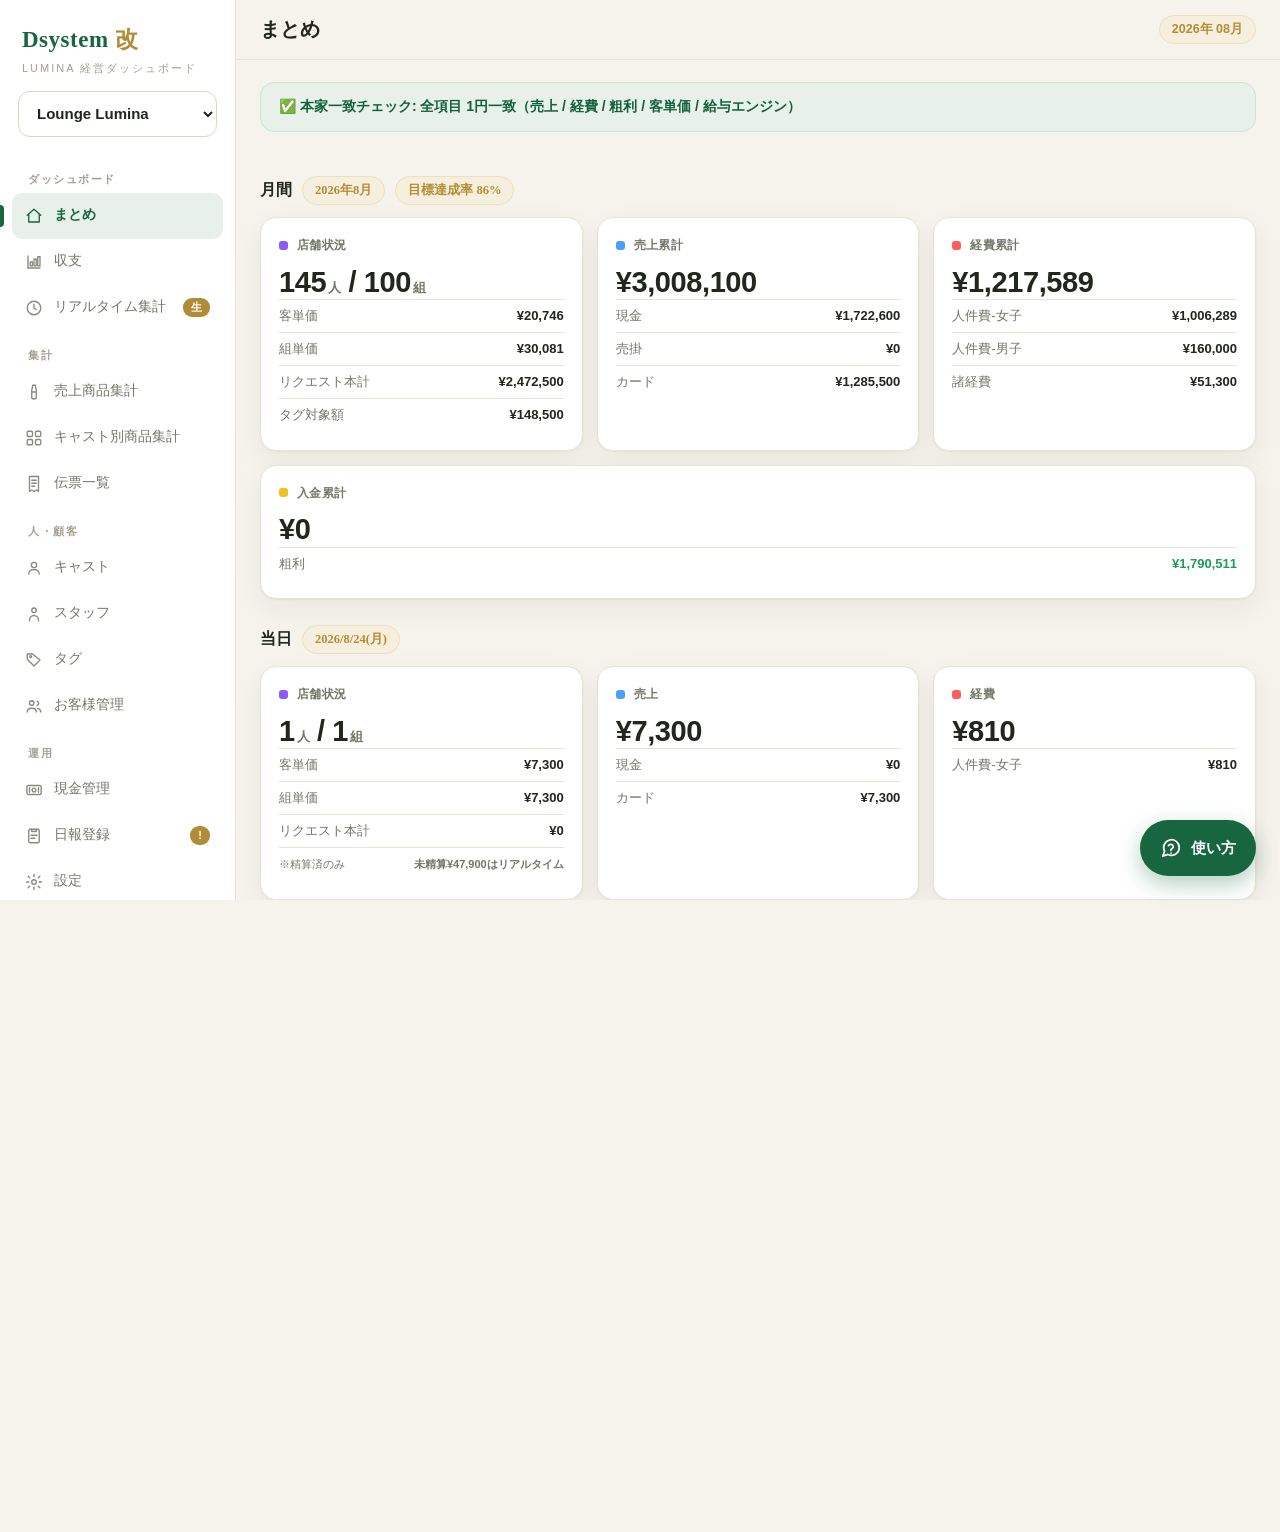
==== index.html @ 8f6d5bed "Dシステム改 公開デモ（架空データ）" ====
<!DOCTYPE html>
<html lang="ja">
<head>
<meta charset="utf-8">
<meta name="viewport" content="width=device-width, initial-scale=1, viewport-fit=cover">
<title>Dシステム改 — Lounge Lumina</title>
<link rel="icon" type="image/png" href="icon.png">
<link rel="apple-touch-icon" href="icon.png">
<link rel="stylesheet" href="css/app.css">
</head>
<body>
<div id="splash" class="splash">
  <canvas id="splashCanvas"></canvas>
  <div class="splash-inner">
    <div class="splash-logo">Dsystem <b>改</b></div>
    <div class="splash-line"></div>
    <div class="splash-sub">Lumina 経営ダッシュボード</div>
  </div>
</div>
<script>
(function(){
  var c=document.getElementById('splashCanvas'); if(!c) return;
  var ctx=c.getContext('2d'), DPR=Math.min(window.devicePixelRatio||1,2);
  function size(){ c.width=innerWidth*DPR; c.height=innerHeight*DPR; }
  size();
  var reduce = matchMedia('(prefers-reduced-motion:reduce)').matches;
  var W=function(){return c.width;}, H=function(){return c.height;};
  var cx=function(){return W()/2;}, cy=function(){return H()*0.46;};
  var R=function(){return Math.min(W(),H())*0.30;};
  var N = reduce?0:420, ps=[];
  var COL=['#5eead4','#7ee6cf','#c4b5fd','#a5b4ff','#e9c46a'];
  for(var i=0;i<N;i++){
    var a=Math.random()*Math.PI*2, rr=R()*(0.82+Math.random()*0.5), sp=(Math.random()*0.5+0.35)*(Math.random()<0.5?1:1);
    ps.push({a:a, r:rr, base:rr, sp:0.006+Math.random()*0.010, sz:(Math.random()*2.4+0.6)*DPR,
      col:COL[(Math.random()*COL.length)|0], ph:Math.random()*Math.PI*2, wob:6*DPR+Math.random()*22*DPR, life:Math.random()});
  }
  var t0=performance.now(), raf;
  function frame(now){
    var el=(now-t0)/1000; // 秒
    ctx.clearRect(0,0,W(),H());
    ctx.globalCompositeOperation='lighter';
    var spin=el*0.8;
    for(var i=0;i<ps.length;i++){ var p=ps[i];
      p.a+=p.sp;
      var wob=Math.sin(el*1.4+p.ph)*p.wob;
      var rad=p.base+wob - Math.max(0,(el-1.6))*140*DPR*(0.3+p.life); // 後半は外へ拡散
      var x=cx()+Math.cos(p.a+spin)*rad, y=cy()+Math.sin(p.a+spin)*rad*0.92;
      var alpha=Math.max(0, 0.9 - Math.max(0,(el-1.8))*0.9);
      ctx.beginPath(); ctx.fillStyle=p.col; ctx.globalAlpha=alpha*(0.5+0.5*Math.sin(el*2+p.ph));
      ctx.arc(x,y,p.sz,0,Math.PI*2); ctx.fill();
    }
    ctx.globalAlpha=1; ctx.globalCompositeOperation='source-over';
    if(el<3.2 && !reduce) raf=requestAnimationFrame(frame);
  }
  if(!reduce) raf=requestAnimationFrame(frame);
  addEventListener('resize', size);
})();
</script>
<div class="app">
  <aside class="sidebar" id="sidebar">
    <div class="brand">
      <div>
        <div class="logo">Dsystem <b>改</b></div>
        <div class="sub">Lumina 経営ダッシュボード</div>
      </div>
    </div>
    <select class="storepick"><option>Lounge Lumina</option></select>
    <nav class="nav" id="nav"></nav>
  </aside>
  <div class="backdrop" id="backdrop"></div>

  <main class="main">
    <div class="topbar">
      <button class="btn ghost sm menu-btn" id="menuBtn">☰</button>
      <h1 id="pageTitle">まとめ</h1>
      <div class="spacer"></div>
      <span class="pill" id="ymPill">2026年 08月</span>
    </div>
    <div class="content" id="content"></div>
  </main>
</div>

<script src="js/schema.js"></script>
<script src="js/data.js"></script>
<script src="js/calc.js"></script>
<script src="js/ui.js"></script>
<script src="js/app.js"></script>
</body>
</html>
---- css/app.css ----
/* Dシステム改 — Light Luxe UI（明るい・上品・素人でも迷わない）
   参考方向: Pinterest pastel/minimal dashboard + big-button friendly UI
   ナイトラウンジ「Lua」の高級感を、白基調＋深緑＋ゴールドで表現。 */
:root{
  /* 明るい紙のような背景・白カード */
  --bg:#f6f3ec; --bg2:#ffffff; --bg3:#f2eee4; --line:#e9e3d6; --line2:#ddd5c4;
  --ink:#22271d; --muted:#727768; --dim:#a6a091;
  /* ブランド: 深緑 + ゴールド */
  --green:#17663f; --green-soft:#e7f1ea; --gold:#b28c34; --gold-soft:#f6efdd;
  /* 意味色（明るい背景で映える） */
  --sales:#2f6feb; --profit:#1f9d57; --cost:#e0714f; --deposit:#d6a52a; --pink:#d96a9a; --red:#d5493f; --blue:#2f6feb; --green2:#1f9d57;
  --radius:18px; --radius-sm:12px;
  --shadow:0 1px 2px rgba(40,33,18,.05), 0 10px 30px rgba(40,33,18,.06);
  --shadow-sm:0 1px 2px rgba(40,33,18,.05), 0 4px 14px rgba(40,33,18,.05);
  --tap:46px; --sidebar:236px;
  --serif:"Hiragino Mincho ProN","Yu Mincho",Georgia,"Times New Roman",serif;
  --sans:-apple-system,BlinkMacSystemFont,"Hiragino Sans","Noto Sans JP",sans-serif;
}
*{box-sizing:border-box}
html,body{margin:0;height:100%;max-width:100%;overflow-x:hidden}
body{background:var(--bg);color:var(--ink);font-family:var(--sans);font-size:15px;line-height:1.55;-webkit-font-smoothing:antialiased}
a{color:var(--green);text-decoration:none}
button{font-family:inherit}

/* ===== レイアウト ===== */
.app{display:flex;min-height:100vh}
.sidebar{width:var(--sidebar);flex:0 0 var(--sidebar);background:var(--bg2);border-right:1px solid var(--line);
  position:sticky;top:0;height:100vh;overflow-y:auto;padding-bottom:24px}
.brand{padding:22px 22px 14px}
.brand .logo{font-family:var(--serif);font-size:23px;font-weight:700;color:var(--green);letter-spacing:.5px}
.brand .logo b{color:var(--gold);font-weight:700}
.brand .sub{font-size:11px;color:var(--dim);letter-spacing:2px;margin-top:2px;text-transform:uppercase}
.storepick{margin:0 18px 12px;padding:12px 14px;background:var(--bg2);border:1.5px solid var(--line2);border-radius:12px;
  color:var(--ink);font-size:15px;font-weight:600;width:calc(100% - 36px)}
.nav{padding:6px 12px}
.nav a{display:flex;align-items:center;gap:11px;padding:9px 13px;border-radius:10px;color:var(--muted);
  font-size:13.5px;font-weight:500;min-height:46px;cursor:pointer;position:relative;transition:background .12s,color .12s}
.nav a svg{width:18px;height:18px;flex:0 0 18px;stroke:currentColor;fill:none;stroke-width:1.8;opacity:.85}
.nav a:hover{background:var(--bg3);color:var(--ink)}
.nav a.active{background:var(--green-soft);color:var(--green);font-weight:700}
.nav a.active::before{content:"";position:absolute;left:-12px;top:12px;bottom:12px;width:4px;border-radius:0 4px 4px 0;background:var(--green)}
.nav a.active svg{opacity:1}
.nav .sec{font-size:11px;color:var(--dim);letter-spacing:1.5px;padding:16px 16px 5px;text-transform:uppercase;font-weight:700}
.nav .badge{margin-left:auto;background:var(--gold);color:#fff;font-size:11px;border-radius:9px;padding:1px 8px;font-weight:700}

.main{flex:1;min-width:0;max-width:100%;overflow-x:hidden;display:flex;flex-direction:column}
.topbar{display:flex;align-items:center;gap:14px;padding:14px 24px;border-bottom:1px solid var(--line);
  position:sticky;top:0;background:rgba(246,243,236,.9);backdrop-filter:blur(8px);z-index:20}
.topbar h1{font-family:var(--serif);font-size:20px;margin:0;font-weight:700;color:var(--ink)}
.topbar .spacer{flex:1}
.content{padding:22px 24px;max-width:1440px;width:100%}

/* ===== 共通部品 ===== */
.row{display:flex;gap:14px;flex-wrap:wrap}
.card{background:var(--bg2);border:1px solid var(--line);border-radius:16px;padding:18px;box-shadow:var(--shadow);max-width:100%;min-width:0}
.card h3{margin:0 0 11px;font-size:12px;color:var(--muted);font-weight:700;letter-spacing:.3px;display:flex;align-items:center;gap:9px;text-transform:none}
.card .cap{width:9px;height:9px;border-radius:3px;display:inline-block}
.big{font-size:23px;font-weight:800;letter-spacing:-.4px;line-height:1.15;color:var(--ink);font-variant-numeric:tabular-nums}
.big.xl{font-size:29px}
.unit{font-size:13px;color:var(--muted);font-weight:600;margin-left:2px}
.kv{display:flex;justify-content:space-between;padding:6px 0;border-top:1px solid var(--line);font-size:13px}
.kv:first-of-type{border-top:none}
.kv .k{color:var(--muted)} .kv .v{font-variant-numeric:tabular-nums;font-weight:700;color:var(--ink)}
.pos{color:var(--profit)} .neg{color:var(--red)} .mut{color:var(--muted)}
.pill{display:inline-flex;align-items:center;gap:6px;font-size:12.5px;padding:4px 12px;border-radius:999px;background:var(--gold-soft);border:1px solid #ecdfbf;color:var(--gold);font-weight:600}
.pill.up{color:var(--profit);background:var(--green-soft);border-color:#c9e6d5}
.pill.down{color:var(--red);background:#fbeae8;border-color:#f3cfc9}
.btn{display:inline-flex;align-items:center;justify-content:center;gap:7px;min-height:var(--tap);padding:0 16px;border-radius:11px;border:1.5px solid var(--line2);
  background:var(--bg2);color:var(--ink);font-size:14px;font-weight:700;cursor:pointer;transition:transform .06s,box-shadow .12s,background .12s}
.btn:hover{box-shadow:var(--shadow-sm)}
.btn:active{transform:scale(.97)}
.btn.gold{background:var(--green);color:#fff;border:none}
.btn.gold:hover{background:#125835}
.btn.ghost{background:transparent}
.btn.sm{min-height:44px;padding:0 15px;font-size:14px}
.seg{display:inline-flex;background:var(--bg3);border:1px solid var(--line2);border-radius:12px;padding:4px;gap:4px}
.seg button{background:transparent;border:none;color:var(--muted);padding:8px 18px;font-size:14px;font-weight:600;cursor:pointer;min-height:44px;border-radius:9px}
.seg button.on{background:var(--bg2);color:var(--green);font-weight:800;box-shadow:var(--shadow-sm)}
select,input[type=text],input[type=number],input[type=date]{
  background:var(--bg2);border:1.5px solid var(--line2);color:var(--ink);border-radius:10px;padding:9px 12px;font-size:16px;min-height:var(--tap)}
input:focus,select:focus{outline:none;border-color:var(--green);box-shadow:0 0 0 3px var(--green-soft)}
label{font-size:14px;color:var(--muted)}

/* ===== テーブル ===== */
.tablewrap{overflow-x:auto;border:1px solid var(--line);border-radius:var(--radius);background:var(--bg2);box-shadow:var(--shadow-sm);max-width:100%}
table{border-collapse:collapse;width:100%;font-size:13px;white-space:nowrap}
th,td{padding:10px 12px;text-align:right;border-bottom:1px solid var(--line);font-variant-numeric:tabular-nums}
th{background:var(--bg3);color:var(--muted);font-weight:700;position:sticky;top:0;font-size:12.5px}
td.l,th.l{text-align:left}
td{color:var(--ink)}
tr:hover td{background:#faf8f2}
tr.total td{background:var(--green-soft);font-weight:800;color:var(--green);border-top:2px solid #c9e6d5}
tr.holiday td{color:var(--dim)}
td.sun,th.sun{color:var(--red)} td.sat,th.sat{color:var(--blue)}
.neg-row td{background:#fdf1ef}
.stickyc{position:sticky;left:0;background:var(--bg2);z-index:1}
th.stickyc{background:var(--bg3);z-index:2}

/* ===== グラフ ===== */
.chart{width:100%;height:340px}
.legend{display:flex;gap:18px;flex-wrap:wrap;margin-top:12px;font-size:13px;color:var(--muted)}
.legend span{display:inline-flex;align-items:center;gap:7px}
.legend i{width:14px;height:14px;border-radius:4px;display:inline-block}

/* ===== バー・ヒートマップ・ランキング ===== */
.errbar{background:#fbeae8;border:1px solid #f0c8c2;color:#a8382c;padding:14px 18px;border-radius:14px;margin-bottom:18px;font-size:14px}
.okbar{background:var(--green-soft);border:1px solid #c9e6d5;color:#12603a;padding:13px 18px;border-radius:14px;margin-bottom:18px;font-size:14px;display:flex;align-items:center;gap:10px;font-weight:600}
.heat{display:grid;grid-template-columns:repeat(7,1fr);gap:7px;margin-top:8px}
.heat .d{aspect-ratio:1.5;border-radius:12px;display:flex;flex-direction:column;justify-content:center;align-items:center;font-size:12px;color:#fff;font-weight:700;box-shadow:var(--shadow-sm)}
.rank{display:flex;align-items:center;gap:14px;padding:12px 0;border-top:1px solid var(--line)}
.rank:first-child{border-top:none}
.rank .no{width:30px;height:30px;border-radius:50%;background:var(--bg3);display:flex;align-items:center;justify-content:center;font-weight:800;font-size:14px;color:var(--muted)}
.rank .no.g1{background:linear-gradient(135deg,#e7cf86,#b28c34);color:#3a2c08}
.rank .bar{flex:1;height:10px;background:var(--bg3);border-radius:6px;overflow:hidden}
.rank .bar i{display:block;height:100%;background:linear-gradient(90deg,#17663f,#3fae74);border-radius:6px}
.tag{display:inline-flex;align-items:center;gap:7px;font-size:13px;padding:5px 12px;border-radius:999px;background:var(--bg3);border:1px solid var(--line);color:var(--ink)}
.dot{width:10px;height:10px;border-radius:50%;display:inline-block}
.muted-note{color:var(--muted);font-size:13px;margin-top:12px;line-height:1.7}
.section-title{font-family:var(--serif);font-size:16px;font-weight:700;margin:26px 0 12px;color:var(--ink);display:flex;align-items:center;gap:10px;flex-wrap:wrap}
.toast{position:fixed;bottom:24px;left:50%;transform:translateX(-50%);background:var(--ink);color:#fff;padding:13px 22px;border-radius:12px;box-shadow:var(--shadow);z-index:50;font-size:15px;font-weight:600}

/* ===== 音声入力 ===== */
.voicebar{display:flex;align-items:center;gap:14px;background:linear-gradient(120deg,#eef6f0,#f6efdd);
  border:1px solid #d9e7dd;border-radius:16px;padding:13px 16px;margin-bottom:16px;box-shadow:var(--shadow-sm)}
.voicebar .vt{font-family:var(--serif);font-size:16px;font-weight:700;color:var(--green)}
.voicebar .vs{font-size:13px;color:var(--muted);margin-top:2px;line-height:1.6}
.micbtn{display:inline-flex;align-items:center;justify-content:center;width:44px;height:44px;flex:0 0 44px;
  border-radius:50%;border:1.5px solid var(--line2);background:var(--bg2);color:var(--green);cursor:pointer;transition:transform .06s,box-shadow .12s,background .12s}
.micbtn svg{width:20px;height:20px}
.micbtn:hover{box-shadow:var(--shadow-sm)}
.micbtn:active{transform:scale(.94)}
.micbtn.big{width:52px;height:52px;flex-basis:52px;background:var(--green);color:#fff;border:none;box-shadow:0 6px 18px rgba(23,102,63,.28)}
.micbtn.big svg{width:24px;height:24px}
.micbtn.rec{background:var(--red);color:#fff;border:none;animation:pulse 1s infinite}
@keyframes pulse{0%{box-shadow:0 0 0 0 rgba(213,73,63,.5)}70%{box-shadow:0 0 0 12px rgba(213,73,63,0)}100%{box-shadow:0 0 0 0 rgba(213,73,63,0)}}
.setrow{display:flex;align-items:center;justify-content:space-between;gap:12px;padding:9px 0;border-top:1px solid var(--line);flex-wrap:wrap}
.setrow:first-of-type{border-top:none}
.setrow label{font-size:14.5px;color:var(--ink);font-weight:600}
.ig{display:inline-flex;align-items:center;gap:8px}
.ig .u{color:var(--muted);font-size:14px}

/* ===== 使い方ヘルプチャット ===== */
.helpfab{position:fixed;right:24px;bottom:24px;z-index:70;display:inline-flex;align-items:center;gap:9px;
  padding:0 20px;height:56px;border-radius:30px;border:none;background:var(--green);color:#fff;font-size:15px;font-weight:700;
  cursor:pointer;box-shadow:0 8px 22px rgba(23,102,63,.32)}
.helpfab svg{width:22px;height:22px}
.helpfab:active{transform:scale(.96)}
.helppanel{position:fixed;right:24px;bottom:24px;z-index:71;width:360px;max-width:calc(100vw - 32px);height:520px;max-height:calc(100vh - 48px);
  background:var(--bg2);border:1px solid var(--line);border-radius:20px;box-shadow:0 18px 50px rgba(40,33,18,.22);
  display:none;flex-direction:column;overflow:hidden}
.helppanel.open{display:flex}
.hhead{display:flex;align-items:center;gap:8px;padding:15px 18px;border-bottom:1px solid var(--line);background:var(--green-soft)}
.hhead b{font-family:var(--serif);font-size:16px;color:var(--green)}
.hhead .hx{margin-left:auto;background:transparent;border:none;font-size:16px;color:var(--muted);cursor:pointer;width:32px;height:32px;border-radius:8px}
.hhead .hx:hover{background:#0000000d}
.hmsgs{flex:1;overflow-y:auto;padding:16px;display:flex;flex-direction:column;gap:10px;background:var(--bg)}
.hmsg{max-width:85%;padding:11px 14px;border-radius:14px;font-size:14px;line-height:1.6}
.hmsg.a{background:var(--bg2);border:1px solid var(--line);align-self:flex-start;border-bottom-left-radius:5px;box-shadow:var(--shadow-sm)}
.hmsg.u{background:var(--green);color:#fff;align-self:flex-end;border-bottom-right-radius:5px}
.hmsg.u b{color:#fff}
.hinput{display:flex;gap:8px;align-items:center;padding:12px;border-top:1px solid var(--line);background:var(--bg2)}
.hinput input{flex:1;min-height:44px}
@media(max-width:860px){
  .helppanel{right:0;left:0;bottom:0;width:100%;max-width:100%;height:70vh;border-radius:20px 20px 0 0}
  .helpfab{right:16px;bottom:16px}
}

/* 素人向けヘルプ吹き出し */
.hint{background:var(--gold-soft);border:1px solid #ecdfbf;color:#7a5f14;border-radius:12px;padding:11px 15px;font-size:13.5px;margin-bottom:16px;display:flex;gap:9px;align-items:flex-start;line-height:1.65}
.hint b{color:#63500f}

/* ===== レスポンシブ ===== */
.menu-btn{display:none}
.backdrop{display:none}
.backdrop.on{display:block;position:fixed;inset:0;background:rgba(30,25,15,.35);z-index:55}
@media(max-width:860px){
  :root{--sidebar:0px}
  .sidebar{position:fixed;left:-280px;width:270px;flex-basis:270px;z-index:60;transition:left .2s;box-shadow:var(--shadow)}
  .sidebar.open{left:0}
  .content{padding:16px;padding-bottom:calc(16px + env(safe-area-inset-bottom))}
  .menu-btn{display:inline-flex!important}
  .big{font-size:28px}.big.xl{font-size:32px}
  .card{padding:16px}
  .row{flex-direction:column}
  .row>.card{width:100%;min-width:0}
  .kv{flex-direction:column;align-items:flex-start;gap:2px}
  .topbar{padding:14px 16px}
  #ymPill{display:none}
}

/* ===== 起動アニメーション（スプラッシュ）===== */
.splash{position:fixed;inset:0;z-index:200;display:flex;align-items:center;justify-content:center;
  background:radial-gradient(120% 120% at 50% 40%, #ffffff 0%, #f6f3ec 55%, #eaf1ec 100%);
  animation:splashOut .7s ease 1.9s forwards}
.splash-inner{text-align:center;transform:translateY(6px)}
.splash-logo{font-family:var(--serif);font-size:44px;font-weight:700;color:var(--green);letter-spacing:2px;
  opacity:0;transform:translateY(14px);animation:splashUp .9s cubic-bezier(.2,.8,.2,1) .15s forwards}
.splash-logo b{color:var(--gold)}
.splash-line{height:2px;width:0;margin:16px auto 14px;border-radius:2px;
  background:linear-gradient(90deg,transparent,var(--gold),transparent);
  animation:splashLine 1s cubic-bezier(.2,.8,.2,1) .7s forwards}
.splash-sub{font-size:13px;letter-spacing:5px;color:var(--muted);text-transform:uppercase;
  opacity:0;animation:splashFade .8s ease 1.05s forwards}
@keyframes splashUp{to{opacity:1;transform:translateY(0)}}
@keyframes splashLine{to{width:230px}}
@keyframes splashFade{to{opacity:1}}
@keyframes splashOut{to{opacity:0;visibility:hidden}}
.splash.done{display:none}
@media(prefers-reduced-motion:reduce){.splash{animation:splashOut .3s ease .2s forwards}
  .splash-logo,.splash-sub{opacity:1;transform:none;animation:none}.splash-line{width:230px;animation:none}}
@media(max-width:860px){.splash-logo{font-size:34px}}

/* 設定行のスマホ対応（単位・マイクが切れないよう縦積み） */
@media(max-width:860px){
  .setrow{flex-direction:column;align-items:stretch;gap:7px}
  .setrow .ig{display:grid!important;grid-template-columns:1fr auto auto;align-items:center;gap:8px;width:100%}
  .setrow .ig input{width:auto!important;min-width:0}
  .setrow .ig .u{min-width:24px;text-align:right}
}

/* 390px級の横はみ出し対策（設定・音声バー） */
@media(max-width:860px){
  .voicebar{flex-wrap:wrap}
  .voicebar>div{min-width:0;flex:1 1 100%}
  .voicebar .vs{overflow-wrap:anywhere}
  .card,.okbar,.errbar,.hint,.voicebar{max-width:100%}
  .setrow .ig .micbtn{flex:0 0 44px}
  .section-title{flex-wrap:wrap}
}

/* テーブルのnowrapが全体を横に押し広げる問題を封じる（overflowを確実に閉じ込める） */
.app{min-width:0;max-width:100%;overflow-x:hidden}
.content{overflow-x:clip}
.tablewrap{width:100%;overflow-x:auto}
.card{overflow:hidden}

/* min-content伝播を断ち切る: モバイルは main を確定幅にする */
@media(max-width:860px){
  .main{width:100vw;max-width:100vw;min-width:0}
  .content{width:100%;max-width:100%}
  .tablewrap{max-width:100%}
}

/* 設定内の一覧テーブルは折り返す（横に広がって全体を押し広げない） */
.t-wrap{table-layout:fixed;width:100%}
.t-wrap,.t-wrap td,.t-wrap th{white-space:normal;word-break:break-word}
.t-wrap td input{max-width:100%}

/* ★min-content膨張の決定打: content を grid(minmax(0,1fr)) にして子の横膨張を封じる */
.content{display:grid;grid-template-columns:minmax(0,1fr)}
.row{min-width:0}
.tablewrap{min-width:0}

/* スプラッシュのcanvasを背面固定し、ロゴを中央に */
#splashCanvas{position:absolute;inset:0;width:100%;height:100%;display:block}
.splash-inner{position:relative;z-index:1}
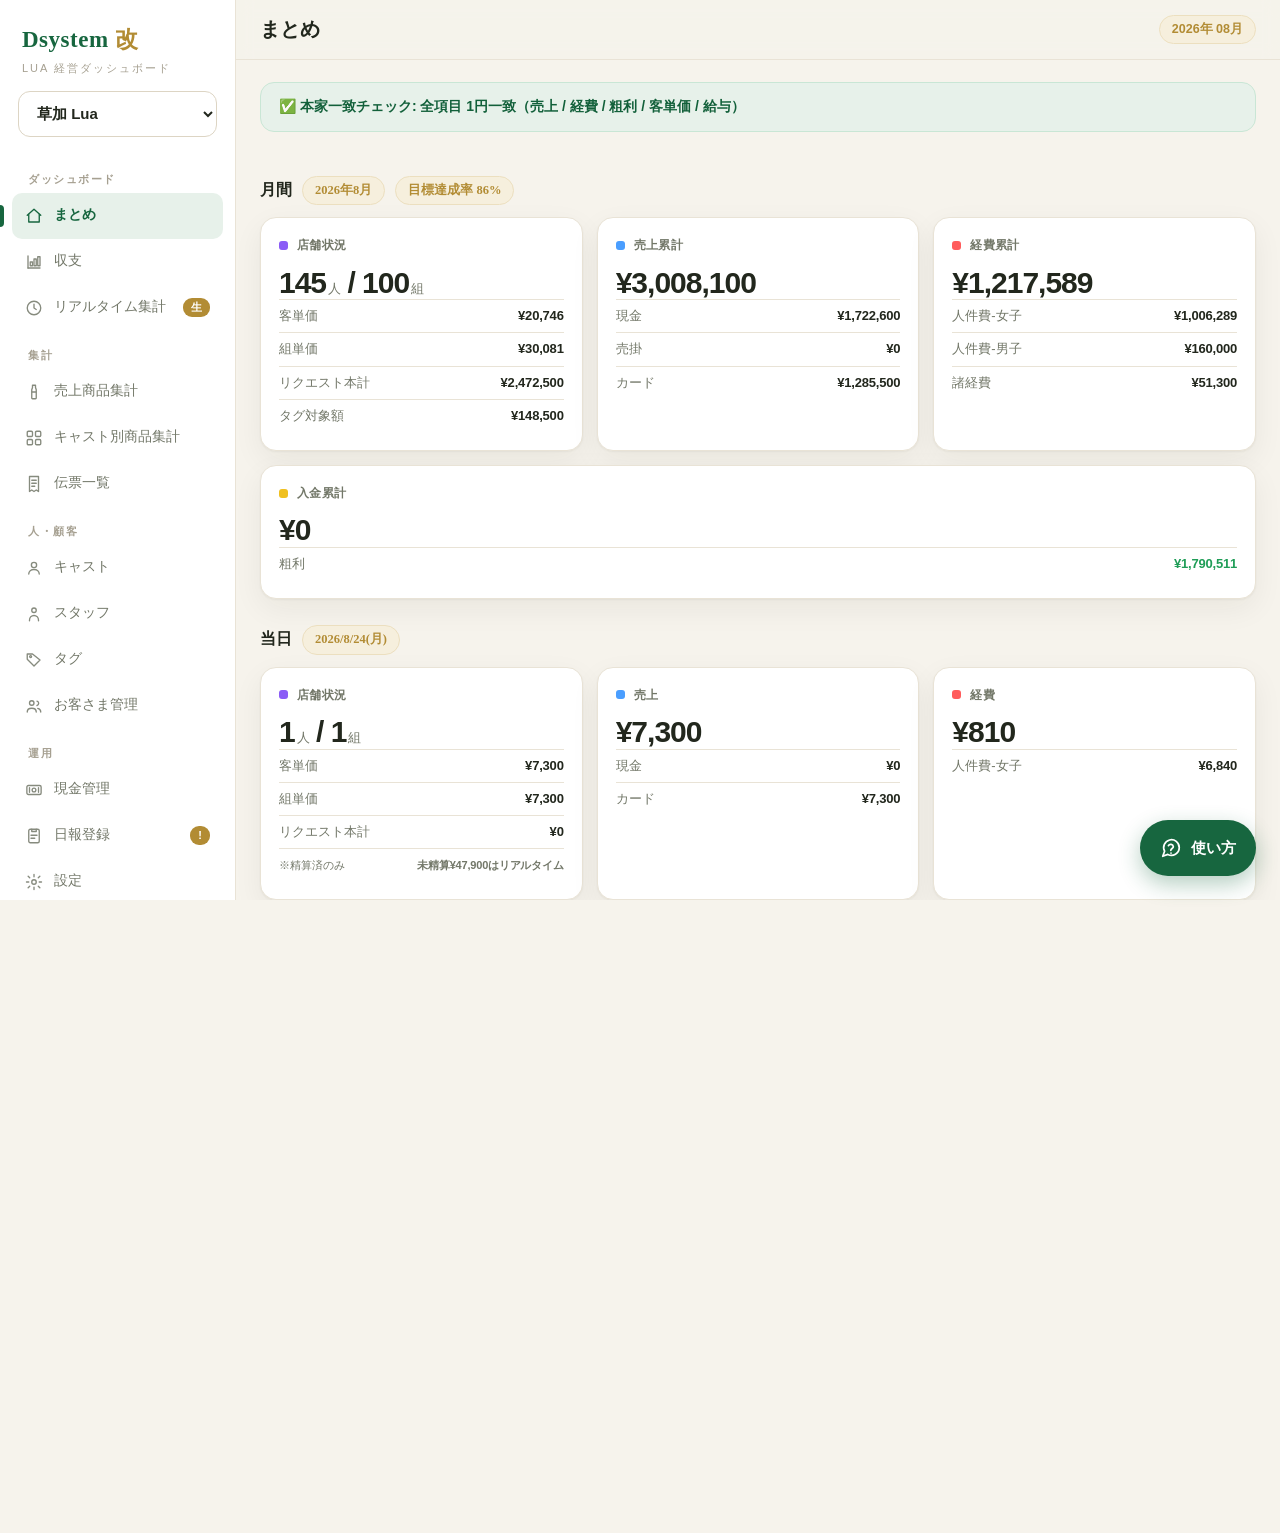
==== commit d8488869: "レビュー4回分を反映: 新規伝票の無反応(ReferenceError)修正・レジ精算の実計算化・伝票→当日集計の連動・折半を本家仕様に・商品マスタ40品・バックアップ復元の欠落修正・音声設定に確認と" ====
--- a/index.html
+++ b/index.html
@@ -3,7 +3,7 @@
 <head>
 <meta charset="utf-8">
 <meta name="viewport" content="width=device-width, initial-scale=1, viewport-fit=cover">
-<title>Dシステム改 — Lounge Lumina</title>
+<title>Dシステム改 — 草加 Lua</title>
 <link rel="icon" type="image/png" href="icon.png">
 <link rel="apple-touch-icon" href="icon.png">
 <link rel="stylesheet" href="css/app.css">
@@ -14,7 +14,7 @@
   <div class="splash-inner">
     <div class="splash-logo">Dsystem <b>改</b></div>
     <div class="splash-line"></div>
-    <div class="splash-sub">Lumina 経営ダッシュボード</div>
+    <div class="splash-sub">Lua 経営ダッシュボード</div>
   </div>
 </div>
 <script>
@@ -43,14 +43,14 @@
     for(var i=0;i<ps.length;i++){ var p=ps[i];
       p.a+=p.sp;
       var wob=Math.sin(el*1.4+p.ph)*p.wob;
-      var rad=p.base+wob - Math.max(0,(el-1.6))*140*DPR*(0.3+p.life); // 後半は外へ拡散
+      var rad=p.base+wob - Math.max(0,(el-3.0))*140*DPR*(0.3+p.life); // 後半は外へ拡散
       var x=cx()+Math.cos(p.a+spin)*rad, y=cy()+Math.sin(p.a+spin)*rad*0.92;
-      var alpha=Math.max(0, 0.9 - Math.max(0,(el-1.8))*0.9);
+      var alpha=Math.max(0, 0.9 - Math.max(0,(el-3.4))*0.9);
       ctx.beginPath(); ctx.fillStyle=p.col; ctx.globalAlpha=alpha*(0.5+0.5*Math.sin(el*2+p.ph));
       ctx.arc(x,y,p.sz,0,Math.PI*2); ctx.fill();
     }
     ctx.globalAlpha=1; ctx.globalCompositeOperation='source-over';
-    if(el<3.2 && !reduce) raf=requestAnimationFrame(frame);
+    if(el<5.2 && !reduce) raf=requestAnimationFrame(frame);
   }
   if(!reduce) raf=requestAnimationFrame(frame);
   addEventListener('resize', size);
@@ -61,10 +61,10 @@
     <div class="brand">
       <div>
         <div class="logo">Dsystem <b>改</b></div>
-        <div class="sub">Lumina 経営ダッシュボード</div>
+        <div class="sub">Lua 経営ダッシュボード</div>
       </div>
     </div>
-    <select class="storepick"><option>Lounge Lumina</option></select>
+    <select class="storepick"><option>草加 Lua</option></select>
     <nav class="nav" id="nav"></nav>
   </aside>
   <div class="backdrop" id="backdrop"></div>
--- a/css/app.css
+++ b/css/app.css
@@ -14,6 +14,7 @@
   --shadow-sm:0 1px 2px rgba(40,33,18,.05), 0 4px 14px rgba(40,33,18,.05);
   --tap:46px; --sidebar:236px;
   --serif:"Hiragino Mincho ProN","Yu Mincho",Georgia,"Times New Roman",serif;
+  --num:"SF Pro Display","Helvetica Neue","Hiragino Sans","Noto Sans JP",sans-serif;
   --sans:-apple-system,BlinkMacSystemFont,"Hiragino Sans","Noto Sans JP",sans-serif;
 }
 *{box-sizing:border-box}
@@ -55,12 +56,12 @@
 .card{background:var(--bg2);border:1px solid var(--line);border-radius:16px;padding:18px;box-shadow:var(--shadow);max-width:100%;min-width:0}
 .card h3{margin:0 0 11px;font-size:12px;color:var(--muted);font-weight:700;letter-spacing:.3px;display:flex;align-items:center;gap:9px;text-transform:none}
 .card .cap{width:9px;height:9px;border-radius:3px;display:inline-block}
-.big{font-size:23px;font-weight:800;letter-spacing:-.4px;line-height:1.15;color:var(--ink);font-variant-numeric:tabular-nums}
-.big.xl{font-size:29px}
-.unit{font-size:13px;color:var(--muted);font-weight:600;margin-left:2px}
+.big{font-family:var(--num);font-size:24px;font-weight:600;letter-spacing:-.8px;line-height:1.12;color:var(--ink);font-variant-numeric:tabular-nums;font-feature-settings:"tnum" 1}
+.big.xl{font-size:30px;font-weight:600;letter-spacing:-1px}
+.unit{font-size:13px;color:var(--muted);font-weight:500;margin-left:2px}
 .kv{display:flex;justify-content:space-between;padding:6px 0;border-top:1px solid var(--line);font-size:13px}
 .kv:first-of-type{border-top:none}
-.kv .k{color:var(--muted)} .kv .v{font-variant-numeric:tabular-nums;font-weight:700;color:var(--ink)}
+.kv .k{color:var(--muted)} .kv .v{font-family:var(--num);font-variant-numeric:tabular-nums;font-weight:600;letter-spacing:-.2px;color:var(--ink)}
 .pos{color:var(--profit)} .neg{color:var(--red)} .mut{color:var(--muted)}
 .pill{display:inline-flex;align-items:center;gap:6px;font-size:12.5px;padding:4px 12px;border-radius:999px;background:var(--gold-soft);border:1px solid #ecdfbf;color:var(--gold);font-weight:600}
 .pill.up{color:var(--profit);background:var(--green-soft);border-color:#c9e6d5}
@@ -85,6 +86,7 @@
 .tablewrap{overflow-x:auto;border:1px solid var(--line);border-radius:var(--radius);background:var(--bg2);box-shadow:var(--shadow-sm);max-width:100%}
 table{border-collapse:collapse;width:100%;font-size:13px;white-space:nowrap}
 th,td{padding:10px 12px;text-align:right;border-bottom:1px solid var(--line);font-variant-numeric:tabular-nums}
+td{font-family:var(--num);letter-spacing:-.2px}
 th{background:var(--bg3);color:var(--muted);font-weight:700;position:sticky;top:0;font-size:12.5px}
 td.l,th.l{text-align:left}
 td{color:var(--ink)}
@@ -105,8 +107,10 @@
 /* ===== バー・ヒートマップ・ランキング ===== */
 .errbar{background:#fbeae8;border:1px solid #f0c8c2;color:#a8382c;padding:14px 18px;border-radius:14px;margin-bottom:18px;font-size:14px}
 .okbar{background:var(--green-soft);border:1px solid #c9e6d5;color:#12603a;padding:13px 18px;border-radius:14px;margin-bottom:18px;font-size:14px;display:flex;align-items:center;gap:10px;font-weight:600}
-.heat{display:grid;grid-template-columns:repeat(7,1fr);gap:7px;margin-top:8px}
-.heat .d{aspect-ratio:1.5;border-radius:12px;display:flex;flex-direction:column;justify-content:center;align-items:center;font-size:12px;color:#fff;font-weight:700;box-shadow:var(--shadow-sm)}
+.heat{display:grid;grid-template-columns:repeat(7,minmax(0,1fr));gap:7px;margin-top:8px}
+.heat>div{min-width:0}
+.heat .d{aspect-ratio:1.5;border-radius:12px;display:flex;flex-direction:column;justify-content:center;align-items:center;font-size:12px;color:#fff;font-weight:700;box-shadow:var(--shadow-sm);overflow:hidden}
+@media(max-width:520px){.heat{gap:4px}.heat .d{font-size:11px;border-radius:9px}}
 .rank{display:flex;align-items:center;gap:14px;padding:12px 0;border-top:1px solid var(--line)}
 .rank:first-child{border-top:none}
 .rank .no{width:30px;height:30px;border-radius:50%;background:var(--bg3);display:flex;align-items:center;justify-content:center;font-weight:800;font-size:14px;color:var(--muted)}
@@ -191,7 +195,7 @@
 /* ===== 起動アニメーション（スプラッシュ）===== */
 .splash{position:fixed;inset:0;z-index:200;display:flex;align-items:center;justify-content:center;
   background:radial-gradient(120% 120% at 50% 40%, #ffffff 0%, #f6f3ec 55%, #eaf1ec 100%);
-  animation:splashOut .7s ease 1.9s forwards}
+  animation:splashOut .8s ease 3.8s forwards}
 .splash-inner{text-align:center;transform:translateY(6px)}
 .splash-logo{font-family:var(--serif);font-size:44px;font-weight:700;color:var(--green);letter-spacing:2px;
   opacity:0;transform:translateY(14px);animation:splashUp .9s cubic-bezier(.2,.8,.2,1) .15s forwards}
@@ -254,3 +258,13 @@
 /* スプラッシュのcanvasを背面固定し、ロゴを中央に */
 #splashCanvas{position:absolute;inset:0;width:100%;height:100%;display:block}
 .splash-inner{position:relative;z-index:1}
+
+/* ===== モーダル（伝票明細入力等）===== */
+.modalwrap{position:fixed;inset:0;z-index:80;background:rgba(30,25,15,.4);display:flex;align-items:center;justify-content:center;padding:16px}
+.modal{background:var(--bg2);border:1px solid var(--line);border-radius:18px;box-shadow:0 20px 60px rgba(40,33,18,.28);width:640px;max-width:100%;max-height:90vh;display:flex;flex-direction:column;overflow:hidden}
+.mhead{display:flex;align-items:center;padding:16px 20px;border-bottom:1px solid var(--line);background:var(--green-soft)}
+.mhead b{font-family:var(--serif);font-size:17px;color:var(--green)}
+.mhead .hx{margin-left:auto;background:transparent;border:none;font-size:16px;color:var(--muted);cursor:pointer;width:34px;height:34px;border-radius:8px}
+.mbody{padding:18px 20px;overflow-y:auto}
+.mbody label{font-size:13px;color:var(--muted)}
+.mfoot{display:flex;justify-content:flex-end;gap:10px;padding:14px 20px;border-top:1px solid var(--line)}
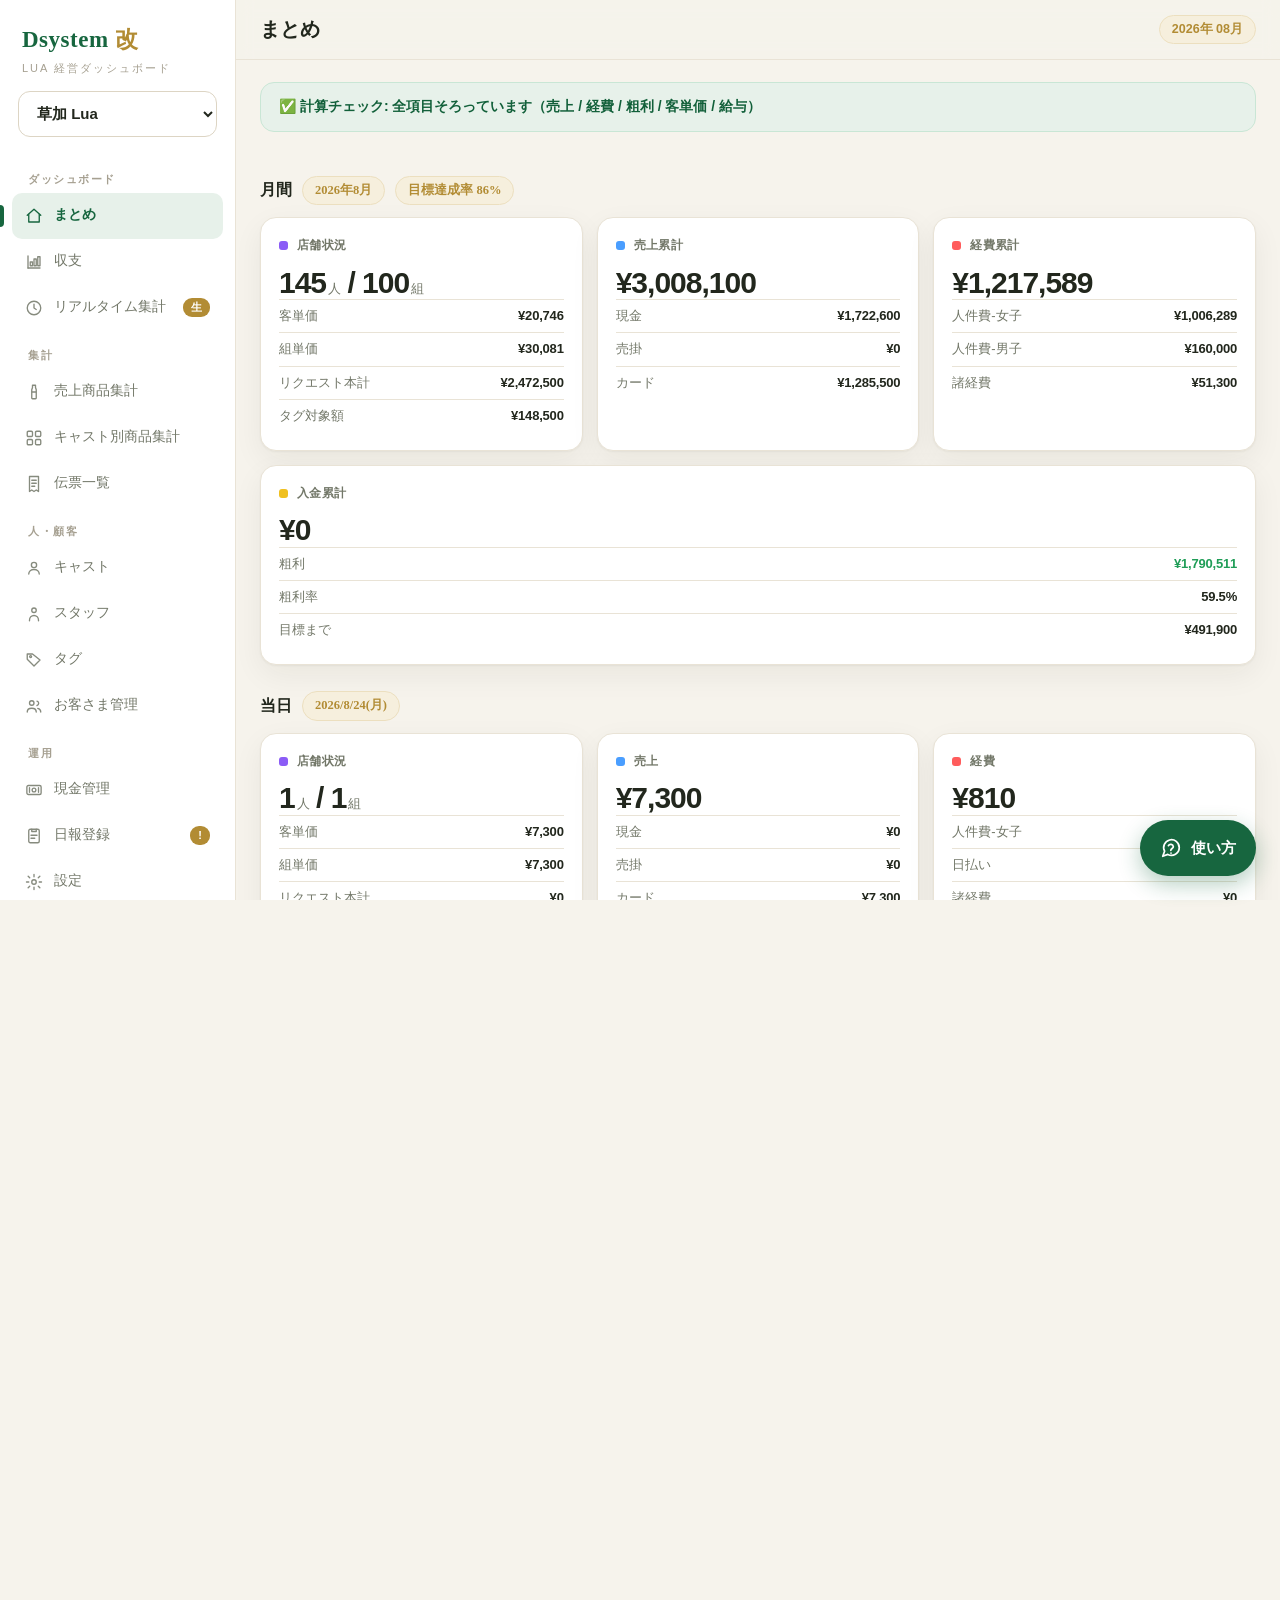
==== commit 945ce571: "見た目の質を上げる - 起動アニメの粒子をブランド配色（緑・金・生成り）に。紫と水色が混ざって既製品っぽかった - 起動アニメは初回のみ4.6秒、2回目以降は1.5秒（毎日開く道具なので待たせない） " ====
--- a/index.html
+++ b/index.html
@@ -28,7 +28,8 @@
   var cx=function(){return W()/2;}, cy=function(){return H()*0.46;};
   var R=function(){return Math.min(W(),H())*0.30;};
   var N = reduce?0:420, ps=[];
-  var COL=['#5eead4','#7ee6cf','#c4b5fd','#a5b4ff','#e9c46a'];
+  // ブランドの色だけで組む。紫・水色を混ぜると途端に既製品っぽくなる
+  var COL=['#b28c34','#c9a44c','#d9c188','#1f7a4d','#2f9160','#efe7d4'];
   for(var i=0;i<N;i++){
     var a=Math.random()*Math.PI*2, rr=R()*(0.82+Math.random()*0.5), sp=(Math.random()*0.5+0.35)*(Math.random()<0.5?1:1);
     ps.push({a:a, r:rr, base:rr, sp:0.006+Math.random()*0.010, sz:(Math.random()*2.4+0.6)*DPR,
--- a/css/app.css
+++ b/css/app.css
@@ -196,6 +196,11 @@
 .splash{position:fixed;inset:0;z-index:200;display:flex;align-items:center;justify-content:center;
   background:radial-gradient(120% 120% at 50% 40%, #ffffff 0%, #f6f3ec 55%, #eaf1ec 100%);
   animation:splashOut .8s ease 3.8s forwards}
+/* 2回目以降は素早く消す。毎日何度も開く道具なので、初回だけ見せる */
+body.seen .splash{animation:splashOut .5s ease .9s forwards}
+body.seen .splash-logo{animation-duration:.5s;animation-delay:.05s}
+body.seen .splash-line{animation-duration:.45s;animation-delay:.25s}
+body.seen .splash-sub{animation-duration:.4s;animation-delay:.4s}
 .splash-inner{text-align:center;transform:translateY(6px)}
 .splash-logo{font-family:var(--serif);font-size:44px;font-weight:700;color:var(--green);letter-spacing:2px;
   opacity:0;transform:translateY(14px);animation:splashUp .9s cubic-bezier(.2,.8,.2,1) .15s forwards}
